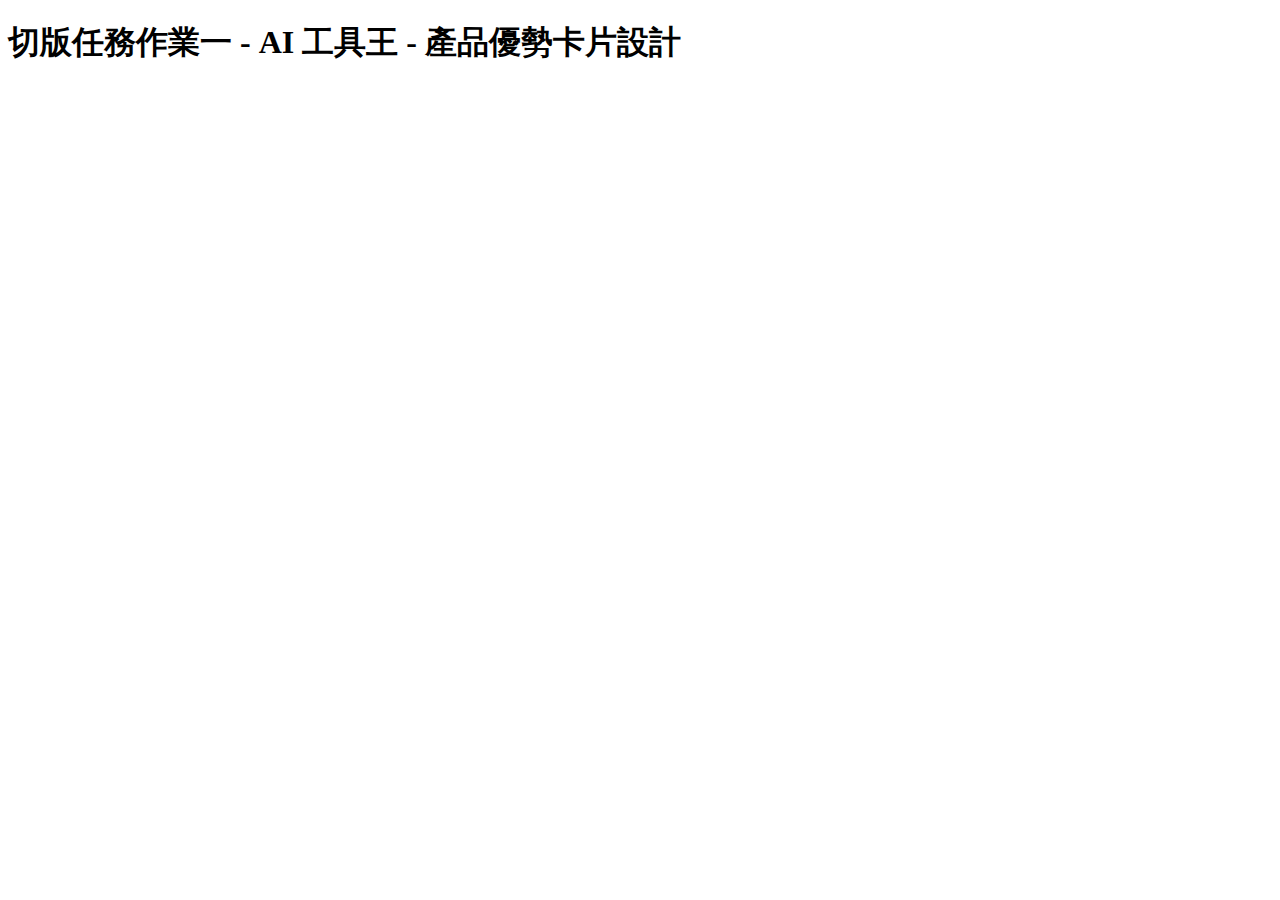
==== index.html @ c90c8a2b "Update 2023-05-06T06:30:40.641Z" ====
<!DOCTYPE html>
<html lang="en">

<head>
  <meta charset="UTF-8">
  <meta name="viewport" content="width=device-width, initial-scale=1.0">
  <meta http-equiv="X-UA-Compatible" content="ie=edge">
  <title>首頁</title>
  <link rel="stylesheet" href="./assets/style/all.css">
</head>

<body>
  
<h1>
  切版任務作業一 - AI 工具王 - 產品優勢卡片設計
</h1>

<div class="box"></div>
  <script src="./assets/js/vendors.js"></script>
  <script src="./assets/js/all.js"></script>
</body>

</html>
---- assets/style/all.css ----
/*# sourceMappingURL=all.css.map */
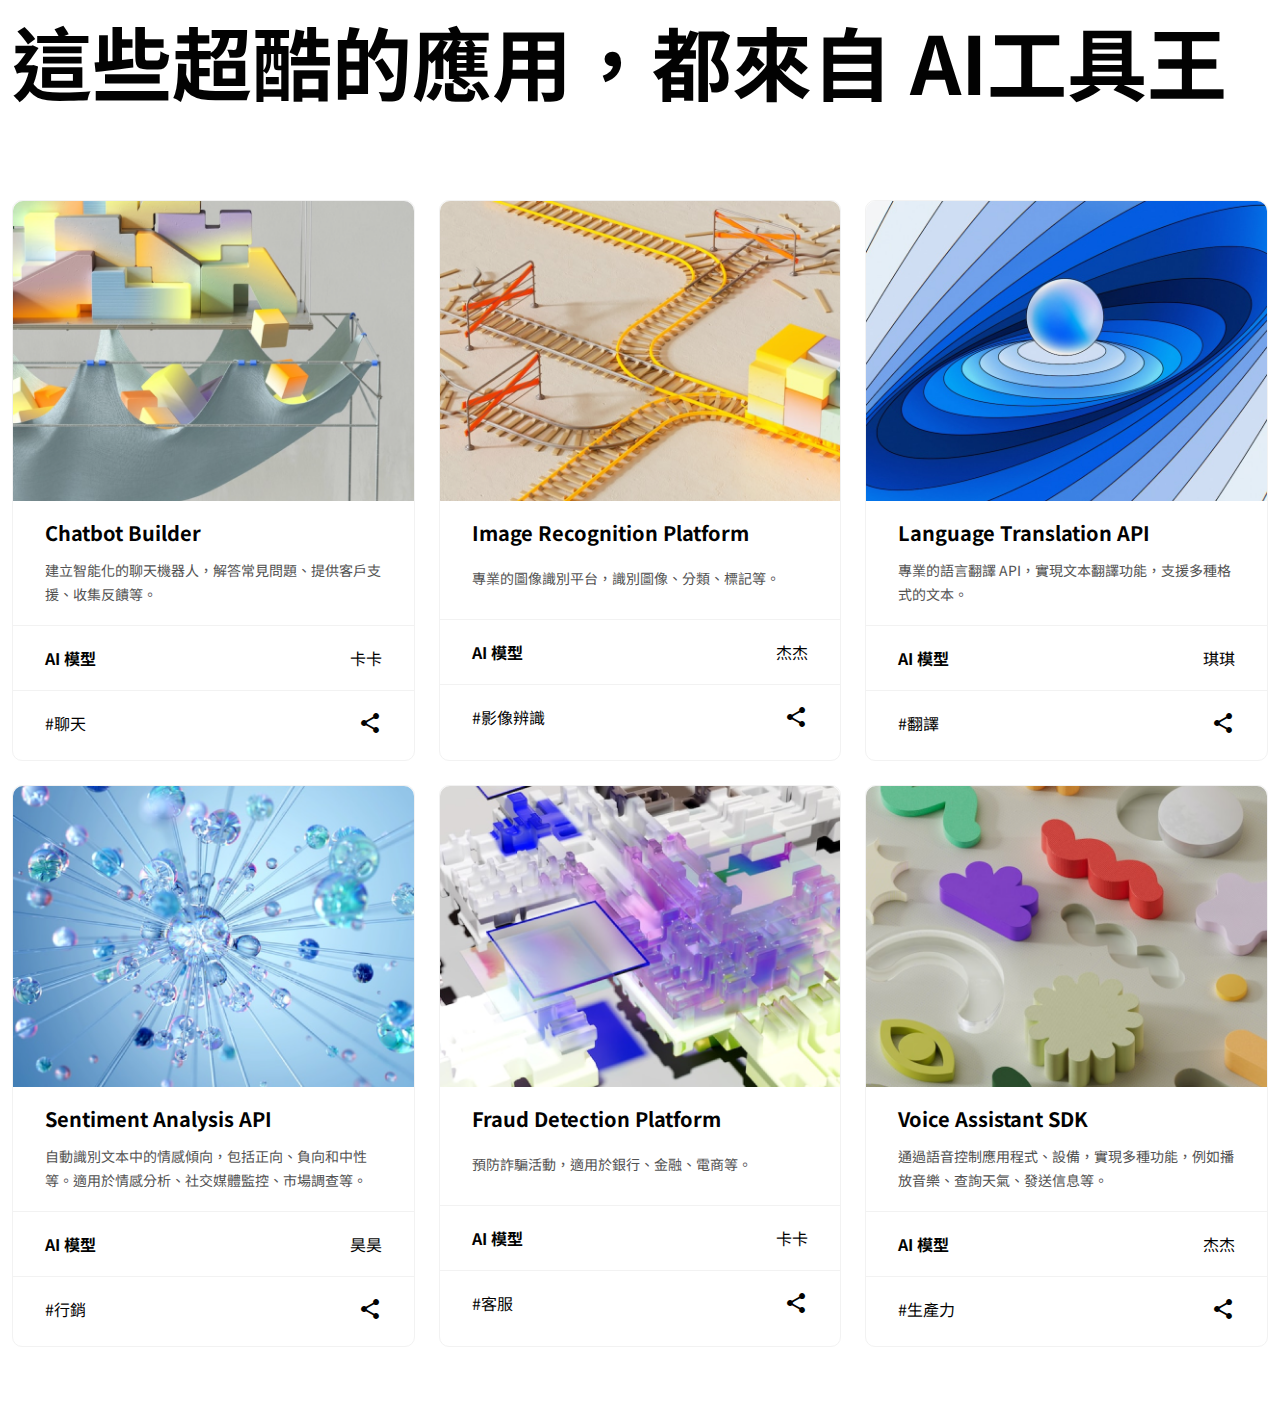
==== commit 1ba42835: "Update 2023-05-06T08:22:20.746Z" ====
--- a/index.html
+++ b/index.html
@@ -5,19 +5,139 @@
   <meta charset="UTF-8">
   <meta name="viewport" content="width=device-width, initial-scale=1.0">
   <meta http-equiv="X-UA-Compatible" content="ie=edge">
+  <link href="https://fonts.googleapis.com/icon?family=Material+Icons" rel="stylesheet">
+  <link
+    href="https://fonts.googleapis.com/css2?family=Noto+Sans+TC:wght@100;300;400;500;700;900&family=Roboto:ital,wght@0,100;0,300;0,400;0,500;0,700;0,900;1,100;1,300;1,400;1,500;1,700;1,900&display=swap"
+    rel="stylesheet">
+  <link rel="stylesheet" href="./assets/style/all.css">
   <title>首頁</title>
-  <link rel="stylesheet" href="./assets/style/all.css">
 </head>
 
 <body>
-  
-<h1>
-  切版任務作業一 - AI 工具王 - 產品優勢卡片設計
-</h1>
+  <div class="container">
+  <h1>
+    這些超酷的應用，都來自 AI工具王
+  </h1>
 
-<div class="box"></div>
-  <script src="./assets/js/vendors.js"></script>
-  <script src="./assets/js/all.js"></script>
+  <ul class="list">
+    <li>
+      <img src="./assets/images/tool1.png" alt="#">
+      <div class="intro">
+        <h2>Chatbot Builder</h2>
+        <span class="text">
+          建立智能化的聊天機器人，解答常見問題、提供客戶支援、收集反饋等。
+        </span>
+      </div>
+      <div class="author">
+        <h3>AI 模型</h3>
+        <p>卡卡</p>
+      </div>
+      <div class="sort">
+        <p>#聊天</p>
+        <a href=""><span class="material-icons">
+            share
+          </span></a>
+      </div>
+    </li>
+    <li>
+      <img src="./assets/images/tool2.png" alt="#">
+      <div class="intro">
+        <h2>Image Recognition Platform</h2>
+        <span class="text br">
+          專業的圖像識別平台，識別圖像、分類、標記等。
+        </span>
+      </div>
+      <div class="author">
+        <h3>AI 模型</h3>
+        <p>杰杰</p>
+      </div>
+      <div class="sort">
+        <p>#影像辨識</p>
+        <a href=""><span class="material-icons">
+            share
+          </span></a>
+      </div>
+    </li>
+    <li>
+      <img src="./assets/images/tool3.png" alt="#">
+      <div class="intro">
+        <h2>Language Translation API</h2>
+        <span class="text">
+          專業的語言翻譯 API，實現文本翻譯功能，支援多種格式的文本。
+        </span>
+      </div>
+      <div class="author">
+        <h3>AI 模型</h3>
+        <p>琪琪</p>
+      </div>
+      <div class="sort">
+        <p>#翻譯</p>
+        <a href=""><span class="material-icons">
+            share
+          </span></a>
+      </div>
+    </li>
+    <li>
+      <img src="./assets/images/tool4.png" alt="#">
+      <div class="intro">
+        <h2>Sentiment Analysis API</h2>
+        <span class="text">
+          自動識別文本中的情感傾向，包括正向、負向和中性等。適用於情感分析、社交媒體監控、市場調查等。
+        </span>
+      </div>
+      <div class="author">
+        <h3>AI 模型</h3>
+        <p>昊昊</p>
+      </div>
+      <div class="sort">
+        <p>#行銷</p>
+        <a href=""><span class="material-icons">
+            share
+          </span></a>
+      </div>
+    </li>
+    <li>
+      <img src="./assets/images/tool5.png" alt="#">
+      <div class="intro">
+        <h2>Fraud Detection Platform</h2>
+        <span class="text br">
+          預防詐騙活動，適用於銀行、金融、電商等。
+        </span>
+      </div>
+      <div class="author">
+        <h3>AI 模型</h3>
+        <p>卡卡</p>
+      </div>
+      <div class="sort">
+        <p>#客服</p>
+        <a href=""><span class="material-icons">
+            share
+          </span></a>
+      </div>
+    </li>
+    <li>
+      <img src="./assets/images/tool6.png" alt="#">
+      <div class="intro">
+        <h2>Voice Assistant SDK</h2>
+        <span class="text">
+          通過語音控制應用程式、設備，實現多種功能，例如播放音樂、查詢天氣、發送信息等。
+        </span>
+      </div>
+      <div class="author">
+        <h3>AI 模型</h3>
+        <p>杰杰</p>
+      </div>
+      <div class="sort">
+        <p>#生產力</p>
+        <a href=""><span class="material-icons">
+            share
+          </span></a>
+      </div>
+    </li>
+  </ul>
+</div>
+    <script src="./assets/js/vendors.js"></script>
+    <script src="./assets/js/all.js"></script>
 </body>
 
-</html>
+</html>--- a/assets/style/all.css
+++ b/assets/style/all.css
@@ -1,2 +1,143 @@
+/* http://meyerweb.com/eric/tools/css/reset/ */
+/* v1.0 | 20080212 */
+html, body, div, span, applet, object, iframe,
+h1, h2, h3, h4, h5, h6, p, blockquote, pre,
+a, abbr, acronym, address, big, cite, code,
+del, dfn, em, font, img, ins, kbd, q, s, samp,
+small, strike, strong, sub, sup, tt, var,
+b, u, i, center,
+dl, dt, dd, ol, ul, li,
+fieldset, form, label, legend,
+table, caption, tbody, tfoot, thead, tr, th, td {
+  margin: 0;
+  padding: 0;
+  border: 0;
+  outline: 0;
+  font-size: 100%;
+  vertical-align: baseline;
+  background: transparent; }
+
+body {
+  line-height: 1; }
+
+ol, ul {
+  list-style: none; }
+
+blockquote, q {
+  quotes: none; }
+
+blockquote:before, blockquote:after,
+q:before, q:after {
+  content: '';
+  content: none; }
+
+/* remember to define focus styles! */
+:focus {
+  outline: 0; }
+
+/* remember to highlight inserts somehow! */
+ins {
+  text-decoration: none; }
+
+del {
+  text-decoration: line-through; }
+
+/* tables still need 'cellspacing="0"' in the markup */
+table {
+  border-collapse: collapse;
+  border-spacing: 0; }
+
+*, *::before, *::after {
+  -webkit-box-sizing: border-box;
+          box-sizing: border-box; }
+
+body {
+  font-family: 'Noto Sans TC', sans-serif;
+  line-height: 1.5; }
+
+.container {
+  max-width: 1320px;
+  margin: 0 auto;
+  padding-left: 12px;
+  padding-right: 12px; }
+
+a {
+  text-decoration: none;
+  text-align: center;
+  display: inline-block;
+  color: #020202; }
+
+img {
+  vertical-align: middle; }
+
+h1 {
+  font-size: 80px;
+  margin-bottom: 80px;
+  color: #020202; }
+
+h2 {
+  font-size: 20px;
+  color: #020202; }
+
+h3 {
+  font-size: 16px;
+  color: #020202; }
+
+p {
+  font-size: 16px;
+  color: #020202; }
+
+.list {
+  display: -webkit-box;
+  display: -ms-flexbox;
+  display: flex;
+  gap: 24px;
+  -ms-flex-wrap: wrap;
+      flex-wrap: wrap;
+  -webkit-box-pack: justify;
+      -ms-flex-pack: justify;
+          justify-content: space-between;
+  margin-bottom: 80px; }
+  .list li {
+    width: calc((100% - 48px) / 3);
+    border: 1px solid #F2F2F2;
+    border-radius: 10px; }
+  .list img {
+    max-width: 100%;
+    height: auto;
+    border-radius: 10px 10px 0px 0px; }
+
+.intro {
+  padding: 20px 32px;
+  border-bottom: 1px solid #F2F2F2; }
+  .intro h2 {
+    margin-bottom: 12px;
+    line-height: 24px; }
+  .intro .text {
+    font-size: 14px;
+    font-weight: 400;
+    color: #525252; }
+
+.author {
+  padding: 20px 32px;
+  display: -webkit-box;
+  display: -ms-flexbox;
+  display: flex;
+  -webkit-box-pack: justify;
+      -ms-flex-pack: justify;
+          justify-content: space-between;
+  border-bottom: 1px solid #F2F2F2; }
+
+.sort {
+  padding: 20px 32px;
+  display: -webkit-box;
+  display: -ms-flexbox;
+  display: flex;
+  -webkit-box-pack: justify;
+      -ms-flex-pack: justify;
+          justify-content: space-between; }
+
+.br {
+  line-height: 42px; }
 
 /*# sourceMappingURL=all.css.map */
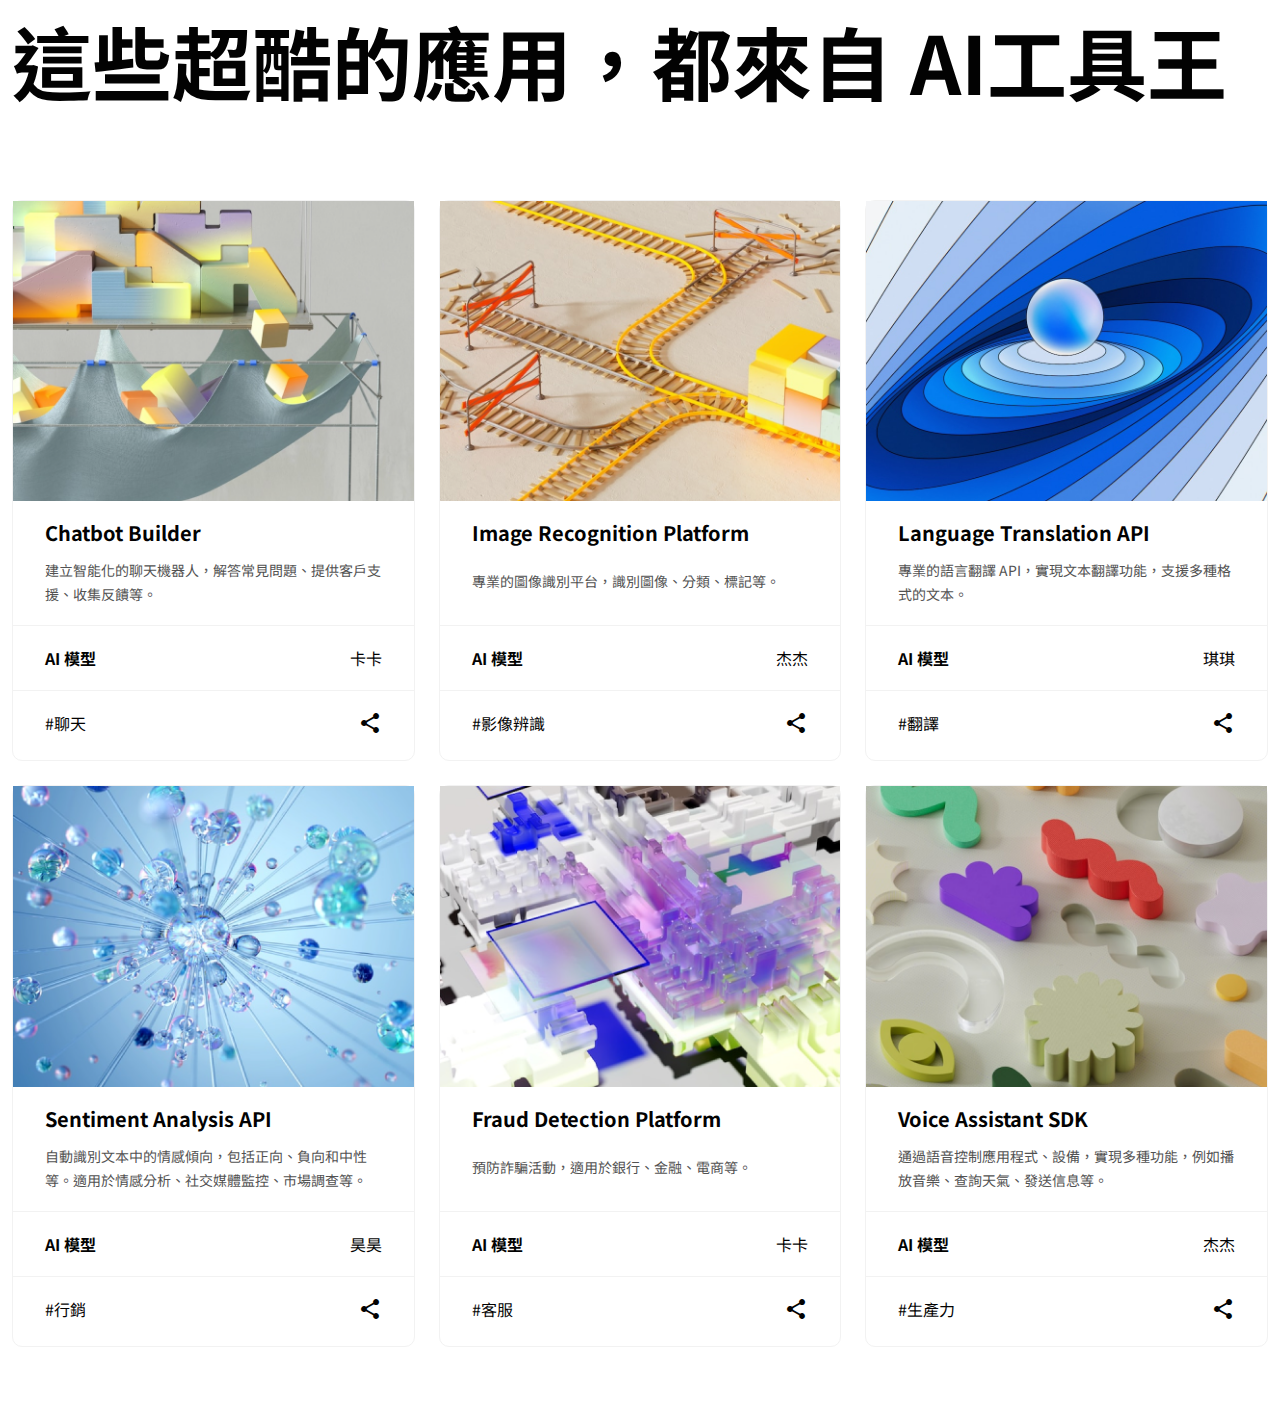
==== commit 7e201448: "Update 2023-05-07T07:02:05.916Z" ====
--- a/index.html
+++ b/index.html
@@ -21,7 +21,9 @@
 
   <ul class="list">
     <li>
-      <img src="./assets/images/tool1.png" alt="#">
+      <div class="banner">
+        <img src="./assets/images/tool1.png" alt="#">
+      </div>
       <div class="intro">
         <h2>Chatbot Builder</h2>
         <span class="text">
@@ -40,7 +42,9 @@
       </div>
     </li>
     <li>
-      <img src="./assets/images/tool2.png" alt="#">
+      <div class="banner">
+        <img src="./assets/images/tool2.png" alt="#">
+      </div>
       <div class="intro">
         <h2>Image Recognition Platform</h2>
         <span class="text br">
@@ -59,7 +63,9 @@
       </div>
     </li>
     <li>
-      <img src="./assets/images/tool3.png" alt="#">
+      <div class="banner">
+        <img src="./assets/images/tool3.png" alt="#">
+      </div>
       <div class="intro">
         <h2>Language Translation API</h2>
         <span class="text">
@@ -78,7 +84,9 @@
       </div>
     </li>
     <li>
-      <img src="./assets/images/tool4.png" alt="#">
+      <div class="banner">
+        <img src="./assets/images/tool4.png" alt="#">
+      </div>
       <div class="intro">
         <h2>Sentiment Analysis API</h2>
         <span class="text">
@@ -97,7 +105,9 @@
       </div>
     </li>
     <li>
-      <img src="./assets/images/tool5.png" alt="#">
+      <div class="banner">
+        <img src="./assets/images/tool5.png" alt="#">
+      </div>
       <div class="intro">
         <h2>Fraud Detection Platform</h2>
         <span class="text br">
@@ -116,7 +126,9 @@
       </div>
     </li>
     <li>
-      <img src="./assets/images/tool6.png" alt="#">
+      <div class="banner">
+        <img src="./assets/images/tool6.png" alt="#">
+      </div>
       <div class="intro">
         <h2>Voice Assistant SDK</h2>
         <span class="text">
--- a/assets/style/all.css
+++ b/assets/style/all.css
@@ -102,10 +102,19 @@
     width: calc((100% - 48px) / 3);
     border: 1px solid #F2F2F2;
     border-radius: 10px; }
-  .list img {
+
+.banner {
+  overflow: hidden; }
+  .banner img {
     max-width: 100%;
     height: auto;
-    border-radius: 10px 10px 0px 0px; }
+    -webkit-transition: .5s;
+    -o-transition: .5s;
+    transition: .5s; }
+    .banner img:hover {
+      -webkit-transform: scale(1.2);
+          -ms-transform: scale(1.2);
+              transform: scale(1.2); }
 
 .intro {
   padding: 20px 32px;
@@ -138,6 +147,6 @@
           justify-content: space-between; }
 
 .br {
-  line-height: 42px; }
+  line-height: 48px; }
 
 /*# sourceMappingURL=all.css.map */
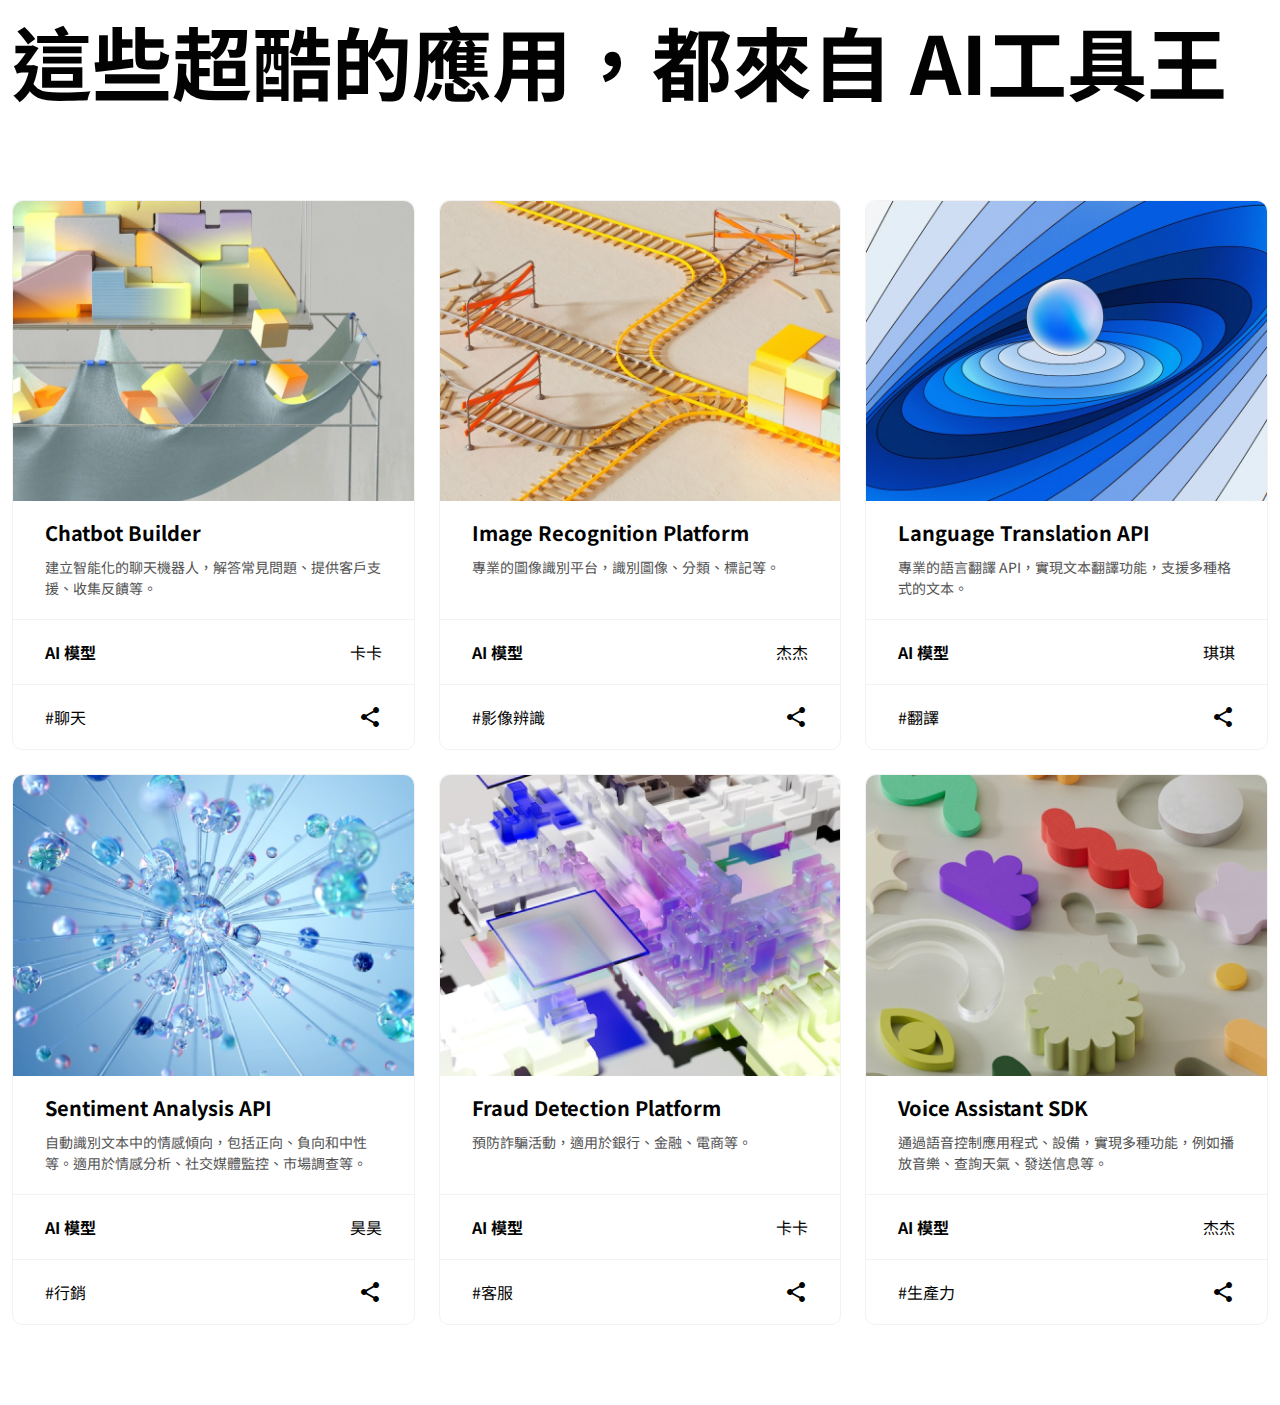
==== commit 3808db4d: "Update 2023-05-16T14:23:37.258Z" ====
--- a/index.html
+++ b/index.html
@@ -26,9 +26,9 @@
       </div>
       <div class="intro">
         <h2>Chatbot Builder</h2>
-        <span class="text">
+        <p class="text">
           建立智能化的聊天機器人，解答常見問題、提供客戶支援、收集反饋等。
-        </span>
+        </p>
       </div>
       <div class="author">
         <h3>AI 模型</h3>
@@ -36,9 +36,9 @@
       </div>
       <div class="sort">
         <p>#聊天</p>
-        <a href=""><span class="material-icons">
-            share
-          </span></a>
+        <a href="" class="material-icons">
+          share
+        </a>
       </div>
     </li>
     <li>
@@ -47,9 +47,9 @@
       </div>
       <div class="intro">
         <h2>Image Recognition Platform</h2>
-        <span class="text br">
+        <p class="text">
           專業的圖像識別平台，識別圖像、分類、標記等。
-        </span>
+        </p>
       </div>
       <div class="author">
         <h3>AI 模型</h3>
@@ -57,9 +57,9 @@
       </div>
       <div class="sort">
         <p>#影像辨識</p>
-        <a href=""><span class="material-icons">
-            share
-          </span></a>
+        <a href="" class="material-icons">
+          share
+        </a>
       </div>
     </li>
     <li>
@@ -68,9 +68,9 @@
       </div>
       <div class="intro">
         <h2>Language Translation API</h2>
-        <span class="text">
+        <p class="text">
           專業的語言翻譯 API，實現文本翻譯功能，支援多種格式的文本。
-        </span>
+        </p>
       </div>
       <div class="author">
         <h3>AI 模型</h3>
@@ -78,9 +78,9 @@
       </div>
       <div class="sort">
         <p>#翻譯</p>
-        <a href=""><span class="material-icons">
-            share
-          </span></a>
+        <a href="" class="material-icons">
+          share
+        </a>
       </div>
     </li>
     <li>
@@ -89,9 +89,9 @@
       </div>
       <div class="intro">
         <h2>Sentiment Analysis API</h2>
-        <span class="text">
+        <p class="text">
           自動識別文本中的情感傾向，包括正向、負向和中性等。適用於情感分析、社交媒體監控、市場調查等。
-        </span>
+        </p>
       </div>
       <div class="author">
         <h3>AI 模型</h3>
@@ -99,9 +99,9 @@
       </div>
       <div class="sort">
         <p>#行銷</p>
-        <a href=""><span class="material-icons">
-            share
-          </span></a>
+        <a href="" class="material-icons">
+          share
+        </a>
       </div>
     </li>
     <li>
@@ -110,9 +110,9 @@
       </div>
       <div class="intro">
         <h2>Fraud Detection Platform</h2>
-        <span class="text br">
+        <p class="text">
           預防詐騙活動，適用於銀行、金融、電商等。
-        </span>
+        </p>
       </div>
       <div class="author">
         <h3>AI 模型</h3>
@@ -120,9 +120,9 @@
       </div>
       <div class="sort">
         <p>#客服</p>
-        <a href=""><span class="material-icons">
-            share
-          </span></a>
+        <a href="" class="material-icons">
+          share
+        </a>
       </div>
     </li>
     <li>
@@ -131,9 +131,9 @@
       </div>
       <div class="intro">
         <h2>Voice Assistant SDK</h2>
-        <span class="text">
+        <p class="text">
           通過語音控制應用程式、設備，實現多種功能，例如播放音樂、查詢天氣、發送信息等。
-        </span>
+        </p>
       </div>
       <div class="author">
         <h3>AI 模型</h3>
@@ -141,9 +141,9 @@
       </div>
       <div class="sort">
         <p>#生產力</p>
-        <a href=""><span class="material-icons">
-            share
-          </span></a>
+        <a href="" class="material-icons">
+          share
+        </a>
       </div>
     </li>
   </ul>
--- a/assets/style/all.css
+++ b/assets/style/all.css
@@ -101,10 +101,18 @@
   .list li {
     width: calc((100% - 48px) / 3);
     border: 1px solid #F2F2F2;
-    border-radius: 10px; }
+    border-radius: 10px;
+    display: -webkit-box;
+    display: -ms-flexbox;
+    display: flex;
+    -webkit-box-orient: vertical;
+    -webkit-box-direction: normal;
+        -ms-flex-direction: column;
+            flex-direction: column; }
 
 .banner {
-  overflow: hidden; }
+  overflow: hidden;
+  border-radius: 10px 10px 0px 0px; }
   .banner img {
     max-width: 100%;
     height: auto;
@@ -118,7 +126,10 @@
 
 .intro {
   padding: 20px 32px;
-  border-bottom: 1px solid #F2F2F2; }
+  border-bottom: 1px solid #F2F2F2;
+  -webkit-box-flex: 1;
+      -ms-flex-positive: 1;
+          flex-grow: 1; }
   .intro h2 {
     margin-bottom: 12px;
     line-height: 24px; }
@@ -146,7 +157,4 @@
       -ms-flex-pack: justify;
           justify-content: space-between; }
 
-.br {
-  line-height: 48px; }
-
 /*# sourceMappingURL=all.css.map */
